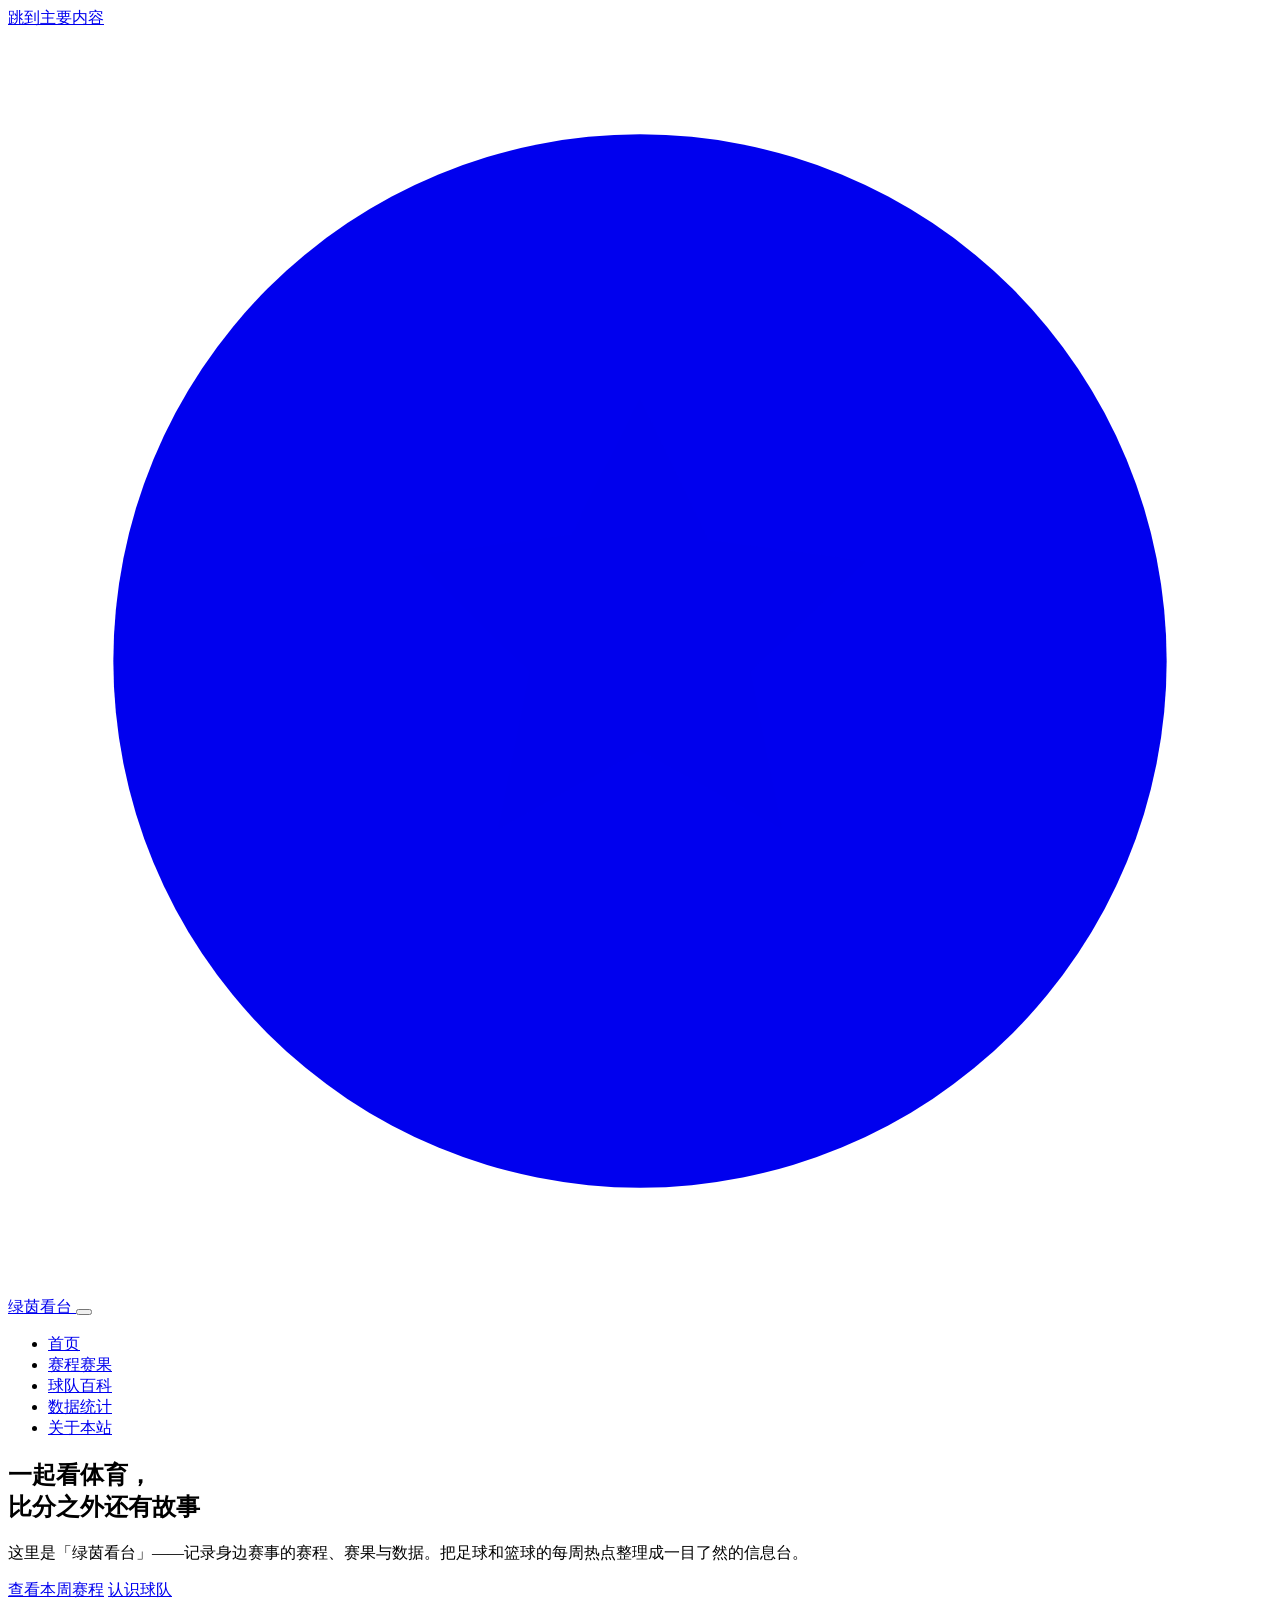
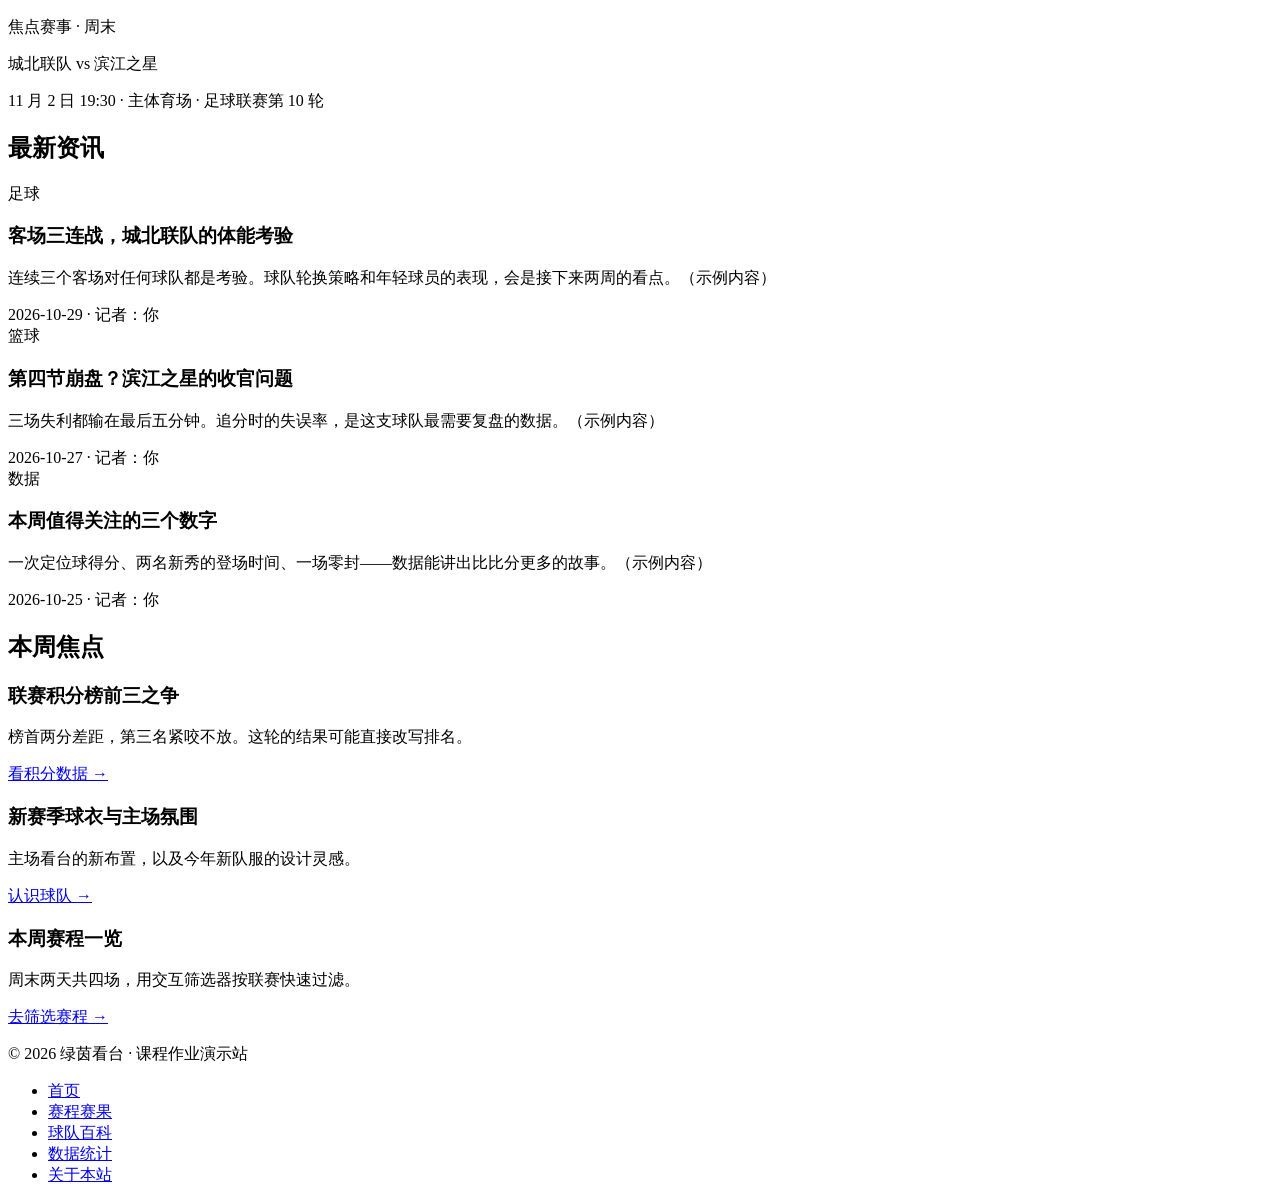
==== index.html @ a0e9ab5b "feat: 构建五个页面与主导航" ====
<!DOCTYPE html>
<!-- ============================================================
   sports-site —— 首页 index.html
   ------------------------------------------------------------
   【本页面的作用】
   这是网站的入口（首页）。访客第一眼看到这里。
   内容包括：Hero 大标题区 + 最新资讯 + 本周焦点赛事。

   【作业要求怎么在这里体现】
   - 语义化标签：<header> <main> <section> <article> <footer> …
   - 无障碍：跳过链接、lang 语言、图片 alt、键盘焦点
   - 页面之间的导航：顶部的 <nav> 链接到其余 4 个页面
   - 响应式：CSS 负责，这里只需写好语义结构
   ============================================================ -->
<html lang="zh-CN">
<head>
  <meta charset="UTF-8">
  <!-- viewport 是移动端布局的关键，必须这样写 -->
  <meta name="viewport" content="width=device-width, initial-scale=1">
  <meta name="description" content="一起看体育——足球、篮球赛事资讯、赛程与数据统计。">
  <title>绿茵看台 · 一起看体育</title>

  <!-- 站点图标：内联 SVG，避免外链 -->
  <link rel="icon" href="data:image/svg+xml,%3Csvg xmlns='http://www.w3.org/2000/svg' viewBox='0 0 24 24'%3E%3Cpath fill='%230e3a2c' d='M12 2a10 10 0 1 0 0 20 10 10 0 0 0 0-20z'/%3E%3Cpath fill='%23b9e83d' d='M12 7l1.3 2.7 3 .4-2.2 2.1.6 3-2.7-1.5-2.7 1.5.6-3L7.7 10l3-.4z'/%3E%3C/svg%3E">

  <!-- 共用样式表 -->
  <link rel="stylesheet" href="css/style.css">
</head>
<body>

  <!-- 跳过链接：键盘用户按 Tab 可直接跳到正文，跳过导航 -->
  <a class="skip-link" href="#main">跳到主要内容</a>

  <!-- ================= 顶部导航 ================= -->
  <header class="site-header">
    <div class="container">
      <!-- 站点标志 -->
      <a class="brand" href="index.html" aria-label="绿茵看台 首页">
        <svg viewBox="0 0 24 24" aria-hidden="true" focusable="false">
          <path fill="currentColor" d="M12 2a10 10 0 1 0 0 20 10 10 0 0 0 0-20z"/>
          <path fill="currentColor" d="M12 7l1.3 2.7 3 .4-2.2 2.1.6 3-2.7-1.5-2.7 1.5.6-3L7.7 10l3-.4z" opacity=".9"/>
        </svg>
        <span>绿茵看台</span>
      </a>

      <!-- 汉堡按钮：只出现在窄屏。aria-expanded 记录开/关状态 -->
      <button class="nav-toggle" type="button" aria-expanded="false"
              aria-controls="site-menu" aria-label="打开菜单">
        <span></span><span></span><span></span>
      </button>

      <!-- 主导航：当前页面用 aria-current 高亮 -->
      <nav class="nav-menu" id="site-menu" aria-label="主导航">
        <ul class="nav-links">
          <li><a href="index.html" aria-current="page">首页</a></li>
          <li><a href="matches.html">赛程赛果</a></li>
          <li><a href="teams.html">球队百科</a></li>
          <li><a href="stats.html">数据统计</a></li>
          <li><a href="about.html">关于本站</a></li>
        </ul>
      </nav>
    </div>
  </header>

  <!-- ================= 主体内容 ================= -->
  <main id="main" tabindex="-1">

    <!-- Hero 大标题区 -->
    <section class="hero" aria-label="欢迎信息">
      <div class="container">
        <h1>一起看<span>体育</span>，<br>比分之外还有故事</h1>
        <p>这里是「绿茵看台」——记录身边赛事的赛程、赛果与数据。把足球和篮球的每周热点整理成一目了然的信息台。</p>
        <div class="hero-actions">
          <a class="btn btn--primary" href="matches.html">查看本周赛程</a>
          <a class="btn btn--ghost" href="teams.html">认识球队</a>
        </div>

        <!-- 焦点赛事小卡（示例内容，替换成你自己的） -->
        <div class="hero-match">
          <p class="hm-label">焦点赛事 · 周末</p>
          <p class="hm-teams">城北联队 vs 滨江之星</p>
          <p class="hm-info">11 月 2 日 19:30 · 主体育场 · 足球联赛第 10 轮</p>
        </div>
      </div>
    </section>

    <div class="container">

      <!-- 最新资讯 -->
      <section class="section" aria-labelledby="latest-title">
        <h2 class="section-title" id="latest-title">最新资讯</h2>
        <!-- 卡片网格：窄屏 1 列，宽屏 3 列，由 CSS 控制 -->
        <div class="card-grid">
          <!-- 每张卡是一篇资讯。提示：把示例内容替换成你自己写的真实报道 -->
          <article class="card">
            <span class="tag">足球</span>
            <h3>客场三连战，城北联队的体能考验</h3>
            <p>连续三个客场对任何球队都是考验。球队轮换策略和年轻球员的表现，会是接下来两周的看点。（示例内容）</p>
            <span class="card-meta">2026-10-29 · 记者：你</span>
          </article>

          <article class="card">
            <span class="tag">篮球</span>
            <h3>第四节崩盘？滨江之星的收官问题</h3>
            <p>三场失利都输在最后五分钟。追分时的失误率，是这支球队最需要复盘的数据。（示例内容）</p>
            <span class="card-meta">2026-10-27 · 记者：你</span>
          </article>

          <article class="card">
            <span class="tag">数据</span>
            <h3>本周值得关注的三个数字</h3>
            <p>一次定位球得分、两名新秀的登场时间、一场零封——数据能讲出比比分更多的故事。（示例内容）</p>
            <span class="card-meta">2026-10-25 · 记者：你</span>
          </article>
        </div>
      </section>

      <!-- 本周焦点 -->
      <section class="section" aria-labelledby="week-title">
        <h2 class="section-title" id="week-title">本周焦点</h2>
        <div class="card-grid">
          <article class="card">
            <h3>联赛积分榜前三之争</h3>
            <p>榜首两分差距，第三名紧咬不放。这轮的结果可能直接改写排名。</p>
            <a class="card-link" href="stats.html">看积分数据 →</a>
          </article>
          <article class="card">
            <h3>新赛季球衣与主场氛围</h3>
            <p>主场看台的新布置，以及今年新队服的设计灵感。</p>
            <a class="card-link" href="teams.html">认识球队 →</a>
          </article>
          <article class="card">
            <h3>本周赛程一览</h3>
            <p>周末两天共四场，用交互筛选器按联赛快速过滤。</p>
            <a class="card-link" href="matches.html">去筛选赛程 →</a>
          </article>
        </div>
      </section>

    </div><!-- /container -->
  </main>

  <!-- ================= 页脚 ================= -->
  <footer class="site-footer">
    <div class="container">
      <p>© <span data-year>2026</span> 绿茵看台 · 课程作业演示站</p>
      <ul class="footer-nav">
        <li><a href="index.html">首页</a></li>
        <li><a href="matches.html">赛程赛果</a></li>
        <li><a href="teams.html">球队百科</a></li>
        <li><a href="stats.html">数据统计</a></li>
        <li><a href="about.html">关于本站</a></li>
      </ul>
    </div>
  </footer>

  <!-- 共用脚本 -->
  <script src="js/main.js"></script>
</body>
</html>
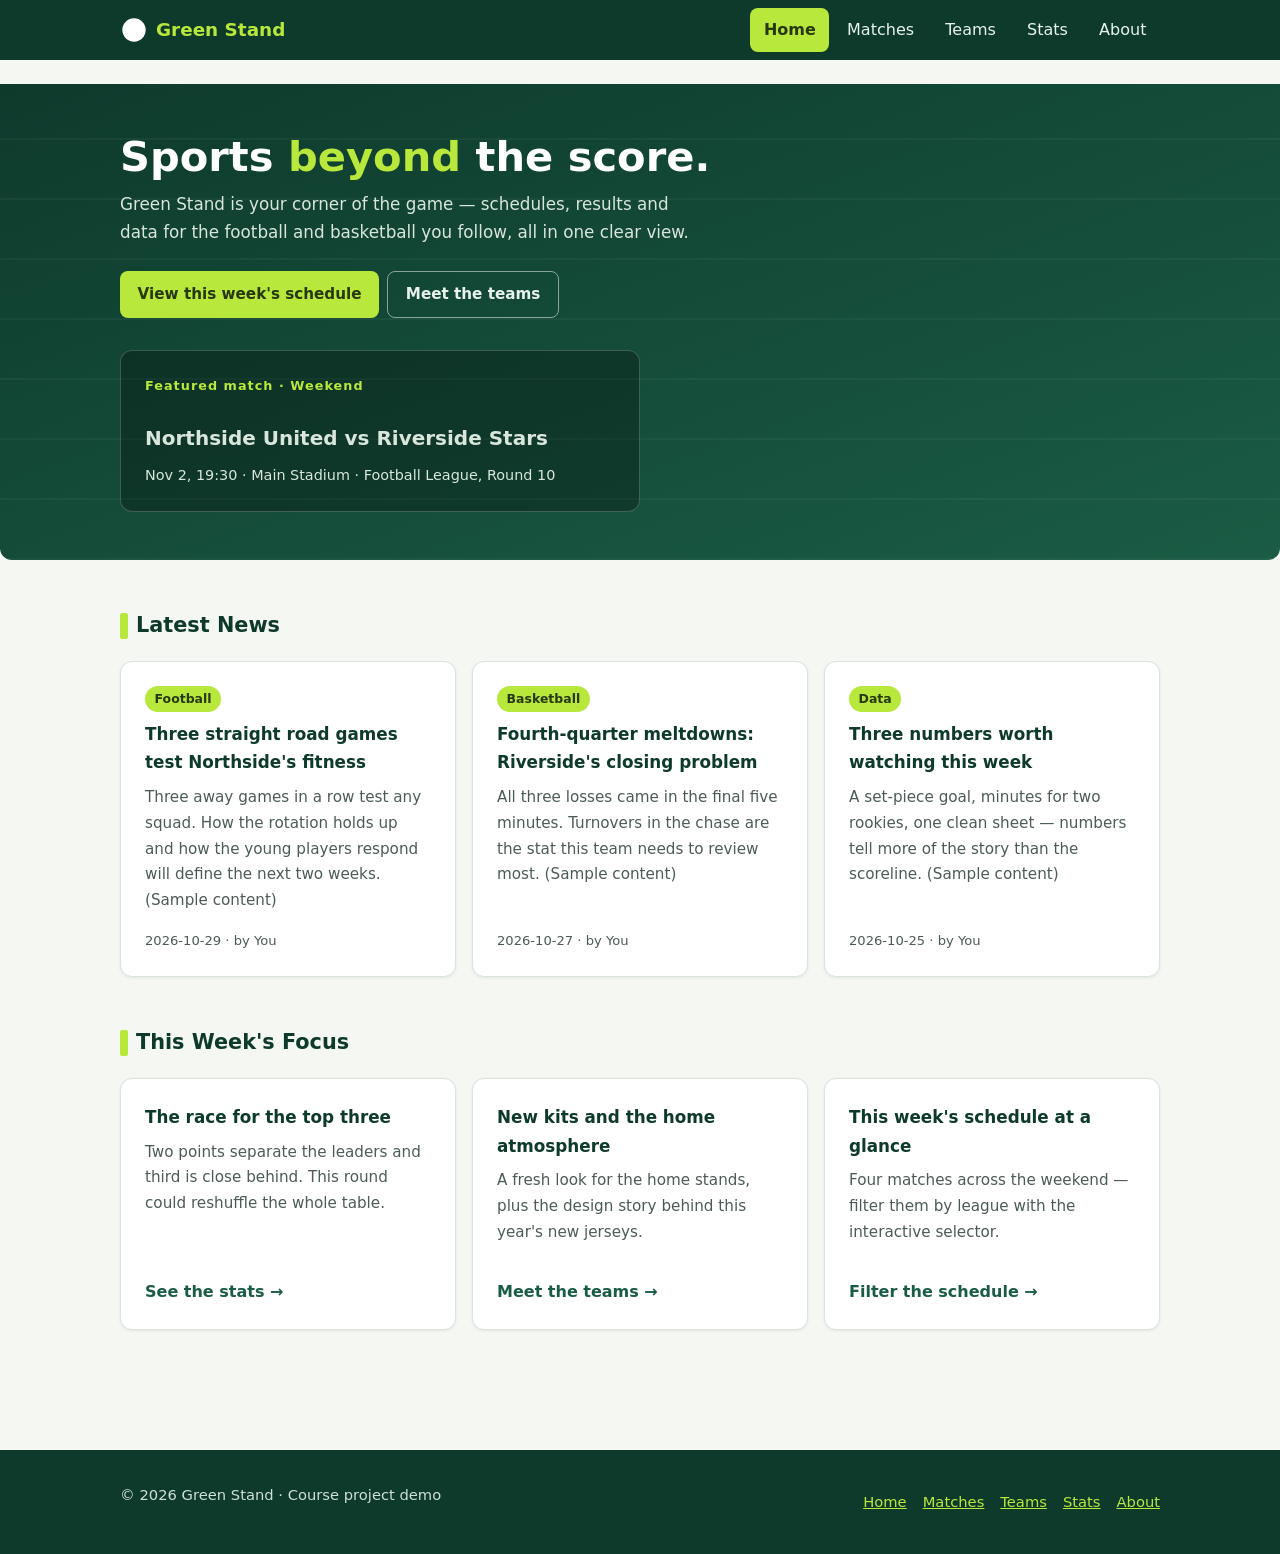
==== commit b548959c: "i18n: 将全站内容翻译为英文" ====
--- a/index.html
+++ b/index.html
@@ -1,6 +1,6 @@
 <!DOCTYPE html>
 <!-- ============================================================
-   sports-site —— 首页 index.html
+   sports-site —— Home index.html
    ------------------------------------------------------------
    【本页面的作用】
    这是网站的入口（首页）。访客第一眼看到这里。
@@ -12,13 +12,13 @@
    - 页面之间的导航：顶部的 <nav> 链接到其余 4 个页面
    - 响应式：CSS 负责，这里只需写好语义结构
    ============================================================ -->
-<html lang="zh-CN">
+<html lang="en">
 <head>
   <meta charset="UTF-8">
   <!-- viewport 是移动端布局的关键，必须这样写 -->
   <meta name="viewport" content="width=device-width, initial-scale=1">
-  <meta name="description" content="一起看体育——足球、篮球赛事资讯、赛程与数据统计。">
-  <title>绿茵看台 · 一起看体育</title>
+  <meta name="description" content="Green Stand — football and basketball news, schedules and stats.">
+  <title>Green Stand · Sports Beyond the Score</title>
 
   <!-- 站点图标：内联 SVG，避免外链 -->
   <link rel="icon" href="data:image/svg+xml,%3Csvg xmlns='http://www.w3.org/2000/svg' viewBox='0 0 24 24'%3E%3Cpath fill='%230e3a2c' d='M12 2a10 10 0 1 0 0 20 10 10 0 0 0 0-20z'/%3E%3Cpath fill='%23b9e83d' d='M12 7l1.3 2.7 3 .4-2.2 2.1.6 3-2.7-1.5-2.7 1.5.6-3L7.7 10l3-.4z'/%3E%3C/svg%3E">
@@ -29,34 +29,34 @@
 <body>
 
   <!-- 跳过链接：键盘用户按 Tab 可直接跳到正文，跳过导航 -->
-  <a class="skip-link" href="#main">跳到主要内容</a>
+  <a class="skip-link" href="#main">Skip to main content</a>
 
   <!-- ================= 顶部导航 ================= -->
   <header class="site-header">
     <div class="container">
       <!-- 站点标志 -->
-      <a class="brand" href="index.html" aria-label="绿茵看台 首页">
+      <a class="brand" href="index.html" aria-label="Green Stand — home">
         <svg viewBox="0 0 24 24" aria-hidden="true" focusable="false">
           <path fill="currentColor" d="M12 2a10 10 0 1 0 0 20 10 10 0 0 0 0-20z"/>
           <path fill="currentColor" d="M12 7l1.3 2.7 3 .4-2.2 2.1.6 3-2.7-1.5-2.7 1.5.6-3L7.7 10l3-.4z" opacity=".9"/>
         </svg>
-        <span>绿茵看台</span>
+        <span>Green Stand</span>
       </a>
 
       <!-- 汉堡按钮：只出现在窄屏。aria-expanded 记录开/关状态 -->
       <button class="nav-toggle" type="button" aria-expanded="false"
-              aria-controls="site-menu" aria-label="打开菜单">
+              aria-controls="site-menu" aria-label="Open menu">
         <span></span><span></span><span></span>
       </button>
 
       <!-- 主导航：当前页面用 aria-current 高亮 -->
-      <nav class="nav-menu" id="site-menu" aria-label="主导航">
+      <nav class="nav-menu" id="site-menu" aria-label="Main navigation">
         <ul class="nav-links">
-          <li><a href="index.html" aria-current="page">首页</a></li>
-          <li><a href="matches.html">赛程赛果</a></li>
-          <li><a href="teams.html">球队百科</a></li>
-          <li><a href="stats.html">数据统计</a></li>
-          <li><a href="about.html">关于本站</a></li>
+          <li><a href="index.html" aria-current="page">Home</a></li>
+          <li><a href="matches.html">Matches</a></li>
+          <li><a href="teams.html">Teams</a></li>
+          <li><a href="stats.html">Stats</a></li>
+          <li><a href="about.html">About</a></li>
         </ul>
       </nav>
     </div>
@@ -66,20 +66,20 @@
   <main id="main" tabindex="-1">
 
     <!-- Hero 大标题区 -->
-    <section class="hero" aria-label="欢迎信息">
+    <section class="hero" aria-label="Welcome">
       <div class="container">
-        <h1>一起看<span>体育</span>，<br>比分之外还有故事</h1>
-        <p>这里是「绿茵看台」——记录身边赛事的赛程、赛果与数据。把足球和篮球的每周热点整理成一目了然的信息台。</p>
+        <h1>Sports <span>beyond</span> the score.</h1>
+        <p>Green Stand is your corner of the game — schedules, results and data for the football and basketball you follow, all in one clear view.</p>
         <div class="hero-actions">
-          <a class="btn btn--primary" href="matches.html">查看本周赛程</a>
-          <a class="btn btn--ghost" href="teams.html">认识球队</a>
+          <a class="btn btn--primary" href="matches.html">View this week's schedule</a>
+          <a class="btn btn--ghost" href="teams.html">Meet the teams</a>
         </div>
 
         <!-- 焦点赛事小卡（示例内容，替换成你自己的） -->
         <div class="hero-match">
-          <p class="hm-label">焦点赛事 · 周末</p>
-          <p class="hm-teams">城北联队 vs 滨江之星</p>
-          <p class="hm-info">11 月 2 日 19:30 · 主体育场 · 足球联赛第 10 轮</p>
+          <p class="hm-label">Featured match · Weekend</p>
+          <p class="hm-teams">Northside United vs Riverside Stars</p>
+          <p class="hm-info">Nov 2, 19:30 · Main Stadium · Football League, Round 10</p>
         </div>
       </div>
     </section>
@@ -88,51 +88,51 @@
 
       <!-- 最新资讯 -->
       <section class="section" aria-labelledby="latest-title">
-        <h2 class="section-title" id="latest-title">最新资讯</h2>
+        <h2 class="section-title" id="latest-title">Latest News</h2>
         <!-- 卡片网格：窄屏 1 列，宽屏 3 列，由 CSS 控制 -->
         <div class="card-grid">
           <!-- 每张卡是一篇资讯。提示：把示例内容替换成你自己写的真实报道 -->
           <article class="card">
-            <span class="tag">足球</span>
-            <h3>客场三连战，城北联队的体能考验</h3>
-            <p>连续三个客场对任何球队都是考验。球队轮换策略和年轻球员的表现，会是接下来两周的看点。（示例内容）</p>
-            <span class="card-meta">2026-10-29 · 记者：你</span>
+            <span class="tag">Football</span>
+            <h3>Three straight road games test Northside's fitness</h3>
+            <p>Three away games in a row test any squad. How the rotation holds up and how the young players respond will define the next two weeks. (Sample content)</p>
+            <span class="card-meta">2026-10-29 · by You</span>
           </article>
 
           <article class="card">
-            <span class="tag">篮球</span>
-            <h3>第四节崩盘？滨江之星的收官问题</h3>
-            <p>三场失利都输在最后五分钟。追分时的失误率，是这支球队最需要复盘的数据。（示例内容）</p>
-            <span class="card-meta">2026-10-27 · 记者：你</span>
+            <span class="tag">Basketball</span>
+            <h3>Fourth-quarter meltdowns: Riverside's closing problem</h3>
+            <p>All three losses came in the final five minutes. Turnovers in the chase are the stat this team needs to review most. (Sample content)</p>
+            <span class="card-meta">2026-10-27 · by You</span>
           </article>
 
           <article class="card">
-            <span class="tag">数据</span>
-            <h3>本周值得关注的三个数字</h3>
-            <p>一次定位球得分、两名新秀的登场时间、一场零封——数据能讲出比比分更多的故事。（示例内容）</p>
-            <span class="card-meta">2026-10-25 · 记者：你</span>
+            <span class="tag">Data</span>
+            <h3>Three numbers worth watching this week</h3>
+            <p>A set-piece goal, minutes for two rookies, one clean sheet — numbers tell more of the story than the scoreline. (Sample content)</p>
+            <span class="card-meta">2026-10-25 · by You</span>
           </article>
         </div>
       </section>
 
       <!-- 本周焦点 -->
       <section class="section" aria-labelledby="week-title">
-        <h2 class="section-title" id="week-title">本周焦点</h2>
+        <h2 class="section-title" id="week-title">This Week's Focus</h2>
         <div class="card-grid">
           <article class="card">
-            <h3>联赛积分榜前三之争</h3>
-            <p>榜首两分差距，第三名紧咬不放。这轮的结果可能直接改写排名。</p>
-            <a class="card-link" href="stats.html">看积分数据 →</a>
+            <h3>The race for the top three</h3>
+            <p>Two points separate the leaders and third is close behind. This round could reshuffle the whole table.</p>
+            <a class="card-link" href="stats.html">See the stats →</a>
           </article>
           <article class="card">
-            <h3>新赛季球衣与主场氛围</h3>
-            <p>主场看台的新布置，以及今年新队服的设计灵感。</p>
-            <a class="card-link" href="teams.html">认识球队 →</a>
+            <h3>New kits and the home atmosphere</h3>
+            <p>A fresh look for the home stands, plus the design story behind this year's new jerseys.</p>
+            <a class="card-link" href="teams.html">Meet the teams →</a>
           </article>
           <article class="card">
-            <h3>本周赛程一览</h3>
-            <p>周末两天共四场，用交互筛选器按联赛快速过滤。</p>
-            <a class="card-link" href="matches.html">去筛选赛程 →</a>
+            <h3>This week's schedule at a glance</h3>
+            <p>Four matches across the weekend — filter them by league with the interactive selector.</p>
+            <a class="card-link" href="matches.html">Filter the schedule →</a>
           </article>
         </div>
       </section>
@@ -143,13 +143,13 @@
   <!-- ================= 页脚 ================= -->
   <footer class="site-footer">
     <div class="container">
-      <p>© <span data-year>2026</span> 绿茵看台 · 课程作业演示站</p>
+      <p>© <span data-year>2026</span> Green Stand · Course project demo</p>
       <ul class="footer-nav">
-        <li><a href="index.html">首页</a></li>
-        <li><a href="matches.html">赛程赛果</a></li>
-        <li><a href="teams.html">球队百科</a></li>
-        <li><a href="stats.html">数据统计</a></li>
-        <li><a href="about.html">关于本站</a></li>
+        <li><a href="index.html">Home</a></li>
+        <li><a href="matches.html">Matches</a></li>
+        <li><a href="teams.html">Teams</a></li>
+        <li><a href="stats.html">Stats</a></li>
+        <li><a href="about.html">About</a></li>
       </ul>
     </div>
   </footer>
--- a/css/style.css
+++ b/css/style.css
@@ -0,0 +1,732 @@
+/* ============================================================
+   sports-site —— 全局样式表 style.css
+   ------------------------------------------------------------
+   这个文件被所有页面共用。它负责三件事：
+   1) 视觉设计：配色、字体、间距、卡片
+   2) 响应式布局：让同一套页面在手机、平板、电脑上都能看
+   3) 无障碍：键盘焦点样式、动效开关、对比度
+
+   视觉方向：深绿"球场夜场"主色 + 亮黄绿"边线"强调色，
+   正文区用浅色保证可读性。整体偏"比赛日海报"的活力感。
+   ============================================================ */
+
+/* ---------- 设计变量（Design Tokens）----------
+   把配色、字体、间距集中放在 :root，改一个地方全局生效。
+   这也是"语义化、可维护"的体现。 */
+:root {
+  /* 颜色 */
+  --pitch:        #0e3a2c;   /* 主色·深绿（导航/页脚/大标题背景） */
+  --pitch-light:  #1a5c45;   /* 主色的浅一档（悬停/渐变） */
+  --accent:       #b9e83d;   /* 强调色·亮黄绿（按钮/选中态/关键数据） */
+  --accent-ink:   #25390a;   /* 强调色上放深色文字时的墨色 */
+  --bg:           #f4f7f2;   /* 页面背景·很浅的绿灰 */
+  --surface:      #ffffff;   /* 卡片/内容区背景 */
+  --ink:          #16211c;   /* 正文主文字 */
+  --ink-soft:     #4c5c54;   /* 次要文字 */
+  --line:         #dbe3db;   /* 边框/分隔线 */
+  --focus:        #1a5c45;   /* 键盘焦点高亮 */
+  --danger:       #c0392b;   /* 仅用于"负/平"等数据语义色 */
+
+  /* 字体：用系统字体栈，无需联网加载，任何设备都能显示 */
+  --font-ui: "PingFang SC", "Microsoft YaHei", "Segoe UI",
+             system-ui, -apple-system, sans-serif;
+
+  /* 间距节奏：8px 为基准倍数 */
+  --space-1: 0.5rem;   /* 8px  */
+  --space-2: 1rem;     /* 16px */
+  --space-3: 1.5rem;   /* 24px */
+  --space-4: 2rem;     /* 32px */
+  --space-5: 3rem;     /* 48px */
+
+  /* 圆角与阴影 */
+  --radius: 12px;
+  --shadow: 0 1px 3px rgba(14, 58, 44, 0.08);
+
+  /* 内容最大宽度与两侧留白 */
+  --container: 1080px;
+  --gutter: 1.25rem;
+}
+
+/* ---------- 基础重置与语义标签 ----------
+   不同浏览器的默认样式不一样，先统一。
+   这里用 `box-sizing` 让宽高计算更直观。 */
+*,
+*::before,
+*::after {
+  box-sizing: border-box;
+}
+
+html {
+  -webkit-text-size-adjust: 100%;
+  scroll-behavior: smooth;
+}
+
+body {
+  margin: 0;
+  font-family: var(--font-ui);
+  font-size: 1rem;
+  line-height: 1.7;
+  color: var(--ink);
+  background: var(--bg);
+}
+
+/* 尊重用户系统"减弱动态效果"的设置 */
+@media (prefers-reduced-motion: reduce) {
+  html {
+    scroll-behavior: auto;
+  }
+}
+
+img {
+  max-width: 100%;
+  height: auto;
+  display: block;
+}
+
+/* 所有标题统一去掉默认外边距，用下面的间距类控制 */
+h1, h2, h3, h4, p, ul, ol {
+  margin-top: 0;
+}
+
+a {
+  color: var(--pitch-light);
+}
+
+/* ---------- 无障碍：键盘焦点 ----------
+   让鼠标点击和键盘 Tab 键浏览都能看到清晰焦点，
+   这是 WCAG 无障碍标准的基本要求。 */
+:focus-visible {
+  outline: 3px solid var(--focus);
+  outline-offset: 2px;
+  border-radius: 4px;
+}
+
+/* 跳转到主内容的链接（屏幕阅读器/键盘用户专用） */
+.skip-link {
+  position: absolute;
+  left: -999px;
+  top: 0;
+  background: var(--pitch);
+  color: #fff;
+  padding: 0.75rem 1.25rem;
+  z-index: 100;
+}
+.skip-link:focus {
+  left: 0;
+}
+
+/* 对屏幕阅读器隐藏、但视觉上保留的内容 */
+.visually-hidden {
+  position: absolute;
+  width: 1px;
+  height: 1px;
+  margin: -1px;
+  padding: 0;
+  overflow: hidden;
+  clip: rect(0 0 0 0);
+  white-space: nowrap;
+  border: 0;
+}
+
+/* ============================================================
+   版心容器与页面骨架
+   ============================================================ */
+.container {
+  width: 100%;
+  max-width: var(--container);
+  margin-inline: auto;
+  padding-inline: var(--gutter);
+}
+
+main {
+  /* 顶部留白，让内容与导航分开 */
+  padding-block: var(--space-3);
+}
+
+main:focus {
+  outline: none;
+}
+
+/* 每个页面的顶部标题区（共用） */
+.page-header {
+  margin-bottom: var(--space-4);
+  padding-bottom: var(--space-2);
+  border-bottom: 3px solid var(--pitch);
+}
+.page-header h1 {
+  margin-bottom: 0.25rem;
+  font-size: 1.75rem;
+  color: var(--pitch);
+}
+.page-header p {
+  color: var(--ink-soft);
+  margin-bottom: 0;
+}
+
+/* ============================================================
+   顶部导航（含响应式汉堡菜单）
+   ============================================================ */
+.site-header {
+  background: var(--pitch);
+  color: #fff;
+  position: sticky;
+  top: 0;
+  z-index: 20;
+}
+
+.site-header .container {
+  display: flex;
+  align-items: center;
+  justify-content: space-between;
+  gap: var(--space-2);
+  min-height: 60px;
+  padding-block: 0.5rem;
+}
+
+/* 站点标志：一个足球图标 + 站名 */
+.brand {
+  display: inline-flex;
+  align-items: center;
+  gap: 0.5rem;
+  color: #fff;
+  text-decoration: none;
+  font-weight: 700;
+  font-size: 1.15rem;
+}
+.brand svg {
+  width: 28px;
+  height: 28px;
+  flex: none;
+}
+.brand span {
+  color: var(--accent);
+}
+
+/* 导航链接列表 */
+.nav-links {
+  list-style: none;
+  display: flex;
+  gap: 0.25rem;
+  margin: 0;
+  padding: 0;
+}
+.nav-links a {
+  display: block;
+  padding: 0.5rem 0.85rem;
+  border-radius: 8px;
+  color: #e8f2ec;
+  text-decoration: none;
+  font-weight: 500;
+  transition: background 0.15s ease, color 0.15s ease;
+}
+.nav-links a:hover {
+  background: rgba(255, 255, 255, 0.12);
+  color: #fff;
+}
+.nav-links a[aria-current="page"] {
+  background: var(--accent);
+  color: var(--accent-ink);
+  font-weight: 700;
+}
+
+/* 汉堡菜单按钮：默认（窄屏）显示 */
+.nav-toggle {
+  display: inline-flex;
+  flex-direction: column;
+  justify-content: center;
+  gap: 5px;
+  width: 44px;   /* 触控热区 ≥ 44px，无障碍要求 */
+  height: 44px;
+  padding: 10px;
+  background: transparent;
+  border: 0;
+  border-radius: 8px;
+  cursor: pointer;
+}
+.nav-toggle span {
+  display: block;
+  height: 3px;
+  width: 100%;
+  background: #fff;
+  border-radius: 2px;
+  transition: transform 0.2s ease, opacity 0.2s ease;
+}
+/* 汉堡变叉号 */
+.nav-toggle[aria-expanded="true"] span:nth-child(1) {
+  transform: translateY(8px) rotate(45deg);
+}
+.nav-toggle[aria-expanded="true"] span:nth-child(2) {
+  opacity: 0;
+}
+.nav-toggle[aria-expanded="true"] span:nth-child(3) {
+  transform: translateY(-8px) rotate(-45deg);
+}
+
+/* 移动优先：窄屏时导航默认折叠，用汉堡展开 */
+.nav-menu {
+  display: none;
+}
+.nav-menu.open {
+  display: block;
+}
+
+/* ---------- 平板及以上（≥ 768px）：导航常显、去汉堡 ---------- */
+@media (min-width: 768px) {
+  .nav-toggle {
+    display: none;
+  }
+  .nav-menu {
+    display: block;
+  }
+  /* 导航在宽屏时纵向排列到右侧 */
+  .site-header .container {
+    flex-wrap: wrap;
+  }
+}
+
+/* ============================================================
+   通用区块：小节标题、卡片网格、按钮
+   ============================================================ */
+.section {
+  margin-block: var(--space-5);
+}
+.section-title {
+  font-size: 1.3rem;
+  color: var(--pitch);
+  display: flex;
+  align-items: center;
+  gap: 0.5rem;
+}
+.section-title::before {
+  content: "";
+  width: 8px;
+  height: 1.25em;
+  background: var(--accent);
+  border-radius: 2px;
+}
+
+/* 卡片网格：窄屏 1 列，平板 2 列，宽屏 3 列 */
+.card-grid {
+  display: grid;
+  grid-template-columns: 1fr;   /* 移动端单列 */
+  gap: var(--space-2);
+}
+@media (min-width: 640px) {
+  .card-grid {
+    grid-template-columns: repeat(2, 1fr);   /* 2 列 */
+  }
+}
+@media (min-width: 900px) {
+  .card-grid {
+    grid-template-columns: repeat(3, 1fr);   /* 3 列 */
+  }
+}
+
+/* 单张卡片 */
+.card {
+  background: var(--surface);
+  border: 1px solid var(--line);
+  border-radius: var(--radius);
+  padding: var(--space-3);
+  box-shadow: var(--shadow);
+  display: flex;
+  flex-direction: column;
+}
+.card h3 {
+  font-size: 1.05rem;
+  margin-bottom: 0.5rem;
+  color: var(--pitch);
+}
+.card p {
+  color: var(--ink-soft);
+  font-size: 0.95rem;
+  margin-bottom: var(--space-2);
+  flex: 1;
+}
+.card .card-meta {
+  font-size: 0.82rem;
+  color: var(--ink-soft);
+}
+.card .tag {
+  display: inline-block;
+  background: var(--accent);
+  color: var(--accent-ink);
+  font-size: 0.78rem;
+  font-weight: 700;
+  padding: 0.15rem 0.6rem;
+  border-radius: 999px;
+  margin-bottom: var(--space-1);
+  align-self: flex-start;
+}
+
+/* 链接式卡片：整张可点，箭头提示 */
+.card-link {
+  margin-top: var(--space-2);
+  font-weight: 600;
+  color: var(--pitch-light);
+  text-decoration: none;
+  display: inline-flex;
+  align-items: center;
+  gap: 0.3rem;
+}
+.card-link:hover {
+  text-decoration: underline;
+}
+
+/* 按钮 */
+.btn {
+  display: inline-flex;
+  align-items: center;
+  gap: 0.4rem;
+  padding: 0.6rem 1.1rem;
+  border-radius: 8px;
+  border: 0;
+  font-family: inherit;
+  font-size: 0.95rem;
+  font-weight: 600;
+  cursor: pointer;
+  text-decoration: none;
+  transition: transform 0.1s ease, filter 0.15s ease;
+}
+.btn:active {
+  transform: translateY(1px);
+}
+.btn--primary {
+  background: var(--accent);
+  color: var(--accent-ink);
+}
+.btn--primary:hover {
+  filter: brightness(1.05);
+}
+.btn--ghost {
+  background: transparent;
+  color: #e8f2ec;
+  border: 1px solid rgba(255, 255, 255, 0.5);
+}
+.btn--ghost:hover {
+  background: rgba(255, 255, 255, 0.12);
+}
+
+/* ============================================================
+   Hero（首页大标题区）
+   ============================================================ */
+.hero {
+  background:
+    /* 半透明绿色网格，营造球场草皮氛围 */
+    repeating-linear-gradient(
+      0deg,
+      rgba(255, 255, 255, 0.04) 0,
+      rgba(255, 255, 255, 0.04) 2px,
+      transparent 2px,
+      transparent 60px
+    ),
+    linear-gradient(160deg, var(--pitch) 0%, var(--pitch-light) 100%);
+  color: #fff;
+  padding-block: var(--space-5);
+  border-radius: 0 0 var(--radius) var(--radius);
+}
+.hero h1 {
+  font-size: clamp(1.7rem, 5vw, 2.6rem);
+  line-height: 1.2;
+  margin-bottom: var(--space-1);
+}
+.hero h1 span {
+  color: var(--accent);
+}
+.hero p {
+  font-size: 1.05rem;
+  color: #d8e6dc;
+  max-width: 34em;
+  margin-bottom: var(--space-3);
+}
+.hero .hero-actions {
+  display: flex;
+  flex-wrap: wrap;
+  gap: var(--space-1);
+}
+
+/* Hero 里放一个"焦点赛事"小卡片，衬托设计 */
+.hero-match {
+  margin-top: var(--space-4);
+  background: rgba(0, 0, 0, 0.28);
+  border: 1px solid rgba(255, 255, 255, 0.2);
+  border-radius: var(--radius);
+  padding: var(--space-3);
+  max-width: 520px;
+}
+.hero-match .hm-label {
+  font-size: 0.8rem;
+  letter-spacing: 0.08em;
+  color: var(--accent);
+  font-weight: 700;
+}
+.hero-match .hm-teams {
+  font-size: 1.25rem;
+  font-weight: 700;
+  margin: 0.5rem 0;
+}
+.hero-match .hm-info {
+  color: #d8e6dc;
+  font-size: 0.9rem;
+  margin: 0;
+}
+
+/* ============================================================
+   赛程 / 数据页：筛选按钮组 + 表格
+   ============================================================ */
+.filter-bar {
+  display: flex;
+  flex-wrap: wrap;
+  gap: var(--space-1);
+  margin-bottom: var(--space-3);
+}
+.filter-bar button {
+  padding: 0.5rem 1rem;
+  border-radius: 999px;
+  border: 1px solid var(--line);
+  background: var(--surface);
+  color: var(--ink);
+  font-family: inherit;
+  font-size: 0.9rem;
+  cursor: pointer;
+  transition: all 0.15s ease;
+}
+.filter-bar button:hover {
+  border-color: var(--pitch-light);
+  color: var(--pitch-light);
+}
+.filter-bar button[aria-pressed="true"] {
+  background: var(--pitch);
+  color: #fff;
+  border-color: var(--pitch);
+  font-weight: 700;
+}
+
+/* 表格：移动端横向滚动，宽屏自适应 */
+.table-wrap {
+  overflow-x: auto;
+  border: 1px solid var(--line);
+  border-radius: var(--radius);
+  background: var(--surface);
+}
+table {
+  width: 100%;
+  border-collapse: collapse;
+  table-layout: fixed;   /* 列宽显式分配，避免被挤成窄条 */
+  min-width: 560px;      /* 太窄时允许横向滚动 */
+}
+caption {
+  caption-side: top;
+  text-align: left;
+  padding: var(--space-2);
+  font-weight: 700;
+  color: var(--pitch);
+}
+th, td {
+  padding: 0.7rem 1rem;
+  text-align: left;
+  border-bottom: 1px solid var(--line);
+}
+th {
+  background: var(--pitch);
+  color: #fff;
+  font-weight: 600;
+}
+tbody tr:last-child td {
+  border-bottom: 0;
+}
+tbody tr:hover td {
+  background: rgba(14, 58, 44, 0.05);
+}
+/* 状态标记：胜/负/平用不同颜色 */
+.result-w { color: var(--pitch-light); font-weight: 700; }
+.result-l { color: var(--danger); font-weight: 700; }
+.result-d { color: var(--ink-soft); font-weight: 700; }
+
+/* ---------- 赛程列表（matches 页，JS 生成） ---------- */
+.match-items {
+  list-style: none;
+  margin: 0;
+  padding: 0;
+  display: grid;
+  gap: var(--space-1);
+}
+.match-item {
+  display: grid;
+  grid-template-columns: 1fr auto auto;
+  grid-template-areas: "date teams score" "date status score";
+  gap: 0.1rem var(--space-2);
+  align-items: center;
+  background: var(--surface);
+  border: 1px solid var(--line);
+  border-radius: var(--radius);
+  padding: var(--space-2) var(--space-2);
+}
+.m-date { grid-area: date; font-size: 0.82rem; color: var(--ink-soft); }
+.m-teams { grid-area: teams; font-weight: 600; }
+.m-score { grid-area: score; font-weight: 800; font-size: 1.15rem; color: var(--pitch); }
+.m-status { grid-area: status; font-size: 0.8rem; color: var(--ink-soft); }
+@media (min-width: 640px) {
+  .match-item {
+    grid-template-columns: 120px 1fr auto auto;
+    grid-template-areas: "date teams score status";
+  }
+}
+
+/* ============================================================
+   球队百科页：球队卡片
+   ============================================================ */
+.team-emblem {
+  width: 44px;
+  height: 44px;
+  border-radius: 50%;
+  display: grid;
+  place-items: center;
+  font-weight: 800;
+  color: #fff;
+  margin-bottom: var(--space-2);
+  background: var(--pitch);
+}
+.card .team-league {
+  font-size: 0.82rem;
+  color: var(--ink-soft);
+  margin-bottom: 0.25rem;
+}
+.card .team-stats {
+  font-size: 0.9rem;
+  color: var(--ink-soft);
+  margin-bottom: 0;
+}
+
+/* 收藏按钮（球队卡片右上角） */
+.fav-btn {
+  align-self: flex-end;
+  width: 44px;          /* 触控热区 ≥ 44px */
+  height: 44px;
+  margin: -0.75rem -0.75rem 0 0;
+  background: transparent;
+  border: 0;
+  border-radius: 8px;
+  color: var(--ink-soft);
+  cursor: pointer;
+}
+.fav-btn .star {
+  width: 22px;
+  height: 22px;
+  fill: none;
+  stroke: currentColor;
+  stroke-width: 1.6;
+  transition: fill 0.15s ease;
+}
+.fav-btn:hover {
+  color: var(--pitch);
+}
+.fav-btn[aria-pressed="true"] {
+  color: var(--pitch);
+}
+.fav-btn[aria-pressed="true"] .star {
+  fill: var(--accent);
+}
+
+/* ============================================================
+   数据统计页：柱状图
+   ============================================================ */
+.chart {
+  background: var(--surface);
+  border: 1px solid var(--line);
+  border-radius: var(--radius);
+  padding: var(--space-3);
+}
+.chart-figure {
+  position: relative;
+  height: 260px;
+  margin-block: var(--space-3);
+}
+/* 纯 CSS + JS 生成的可访问柱状图 */
+.bars {
+  display: flex;
+  align-items: flex-end;
+  gap: 12px;
+  height: 100%;
+  padding: 0 6px;
+  border-bottom: 2px solid var(--line);
+}
+.bar {
+  flex: 1;
+  position: relative;
+  background: var(--pitch-light);
+  border-radius: 6px 6px 0 0;
+  min-width: 26px;
+  transition: height 0.4s ease;
+}
+.bar:hover {
+  background: var(--accent);
+}
+.bar .bar-value {
+  position: absolute;
+  top: -24px;
+  left: 50%;
+  transform: translateX(-50%);
+  font-size: 0.8rem;
+  font-weight: 700;
+  color: var(--pitch);
+}
+.bar .bar-label {
+  position: absolute;
+  bottom: -28px;
+  left: 50%;
+  transform: translateX(-50%);
+  font-size: 0.8rem;
+  color: var(--ink-soft);
+  white-space: nowrap;
+}
+
+/* 图表的文字说明区（对屏幕阅读器可见） */
+.chart-note {
+  margin-top: var(--space-4);
+  font-size: 0.9rem;
+  color: var(--ink-soft);
+}
+
+/* 图表下方的"文字版表格"（无障碍替代），更紧凑 */
+.chart-table {
+  min-width: 0;
+  margin-top: var(--space-3);
+  font-size: 0.9rem;
+}
+.chart-table caption {
+  background: var(--pitch);
+  color: #fff;
+}
+.chart-table th, .chart-table td {
+  padding: 0.4rem 0.8rem;
+}
+
+/* ============================================================
+   页脚
+   ============================================================ */
+.site-footer {
+  background: var(--pitch);
+  color: #cfe0d6;
+  margin-top: var(--space-5);
+  padding-block: var(--space-4);
+  font-size: 0.92rem;
+}
+.site-footer .container {
+  display: flex;
+  flex-wrap: wrap;
+  justify-content: space-between;
+  gap: var(--space-2);
+  align-items: center;
+}
+.site-footer a {
+  color: var(--accent);
+}
+.site-footer .footer-nav {
+  list-style: none;
+  display: flex;
+  flex-wrap: wrap;
+  gap: var(--space-2);
+  margin: 0;
+  padding: 0;
+}
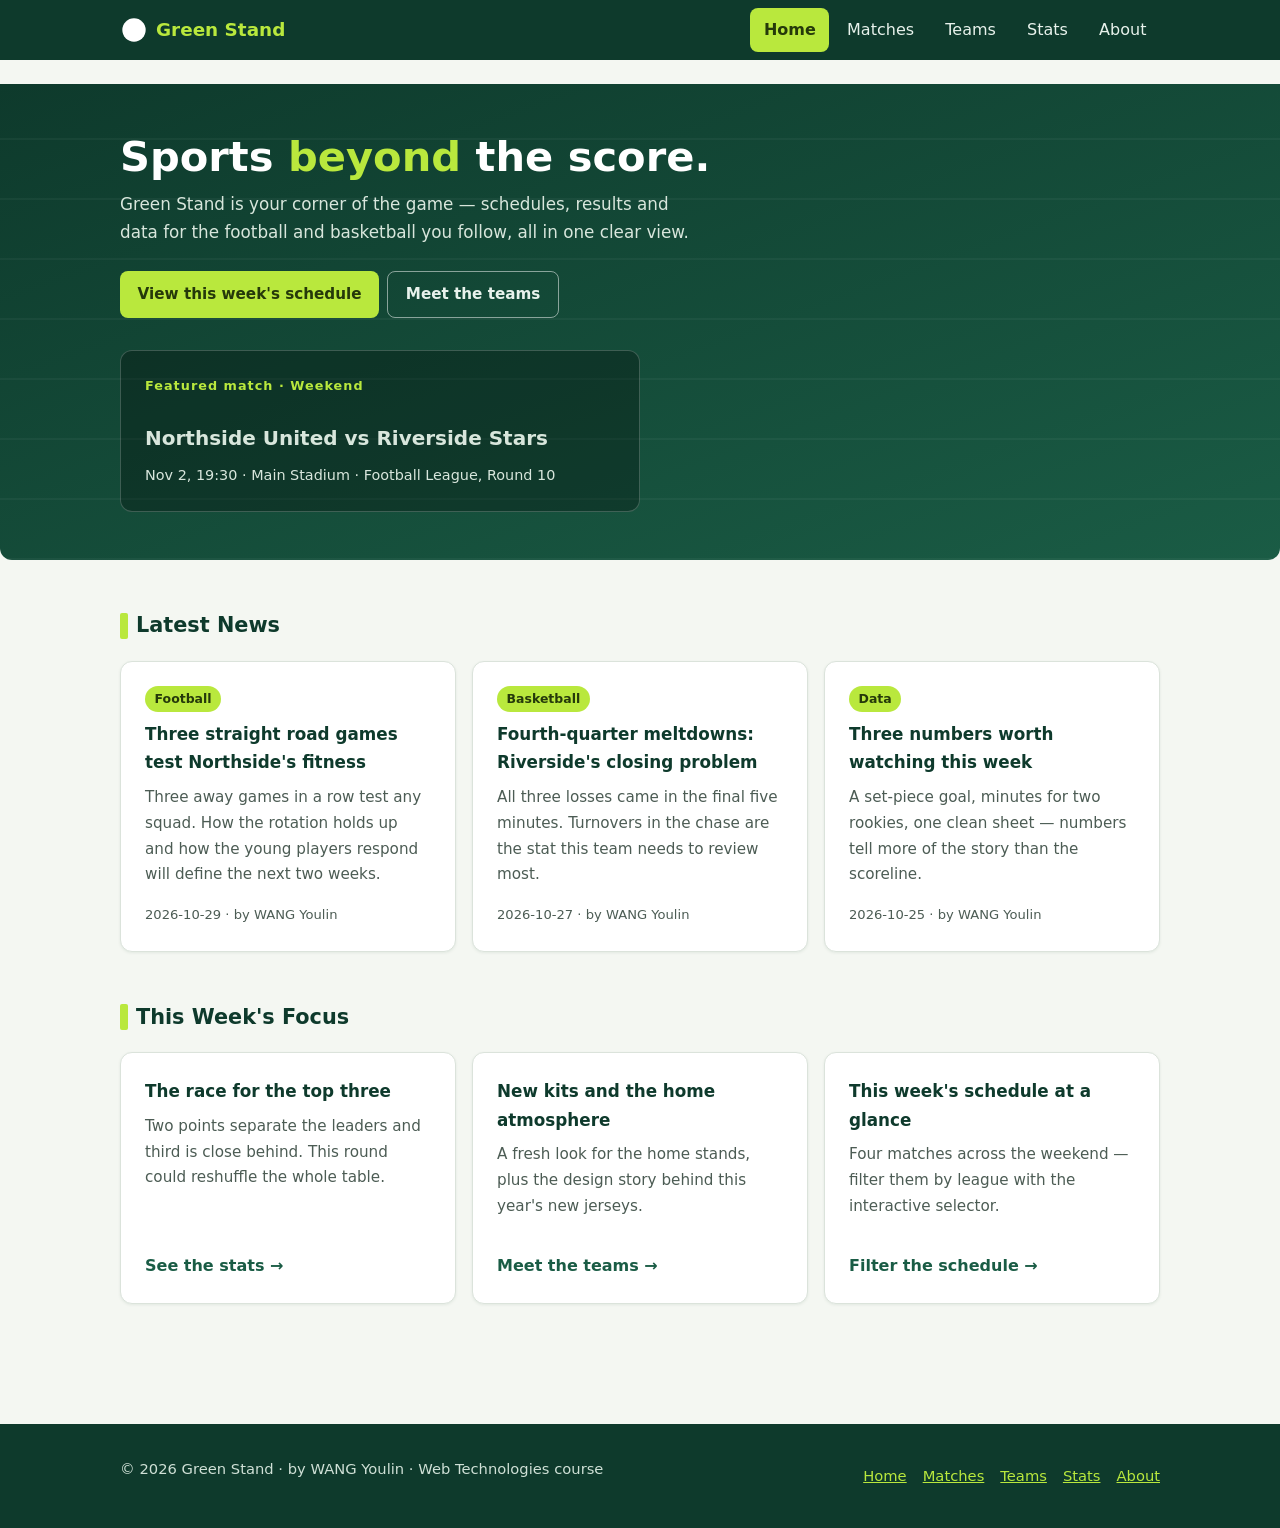
==== commit f9e71eda: "docs: add author and course info, real live links, finish English README" ====
--- a/index.html
+++ b/index.html
@@ -95,22 +95,22 @@
           <article class="card">
             <span class="tag">Football</span>
             <h3>Three straight road games test Northside's fitness</h3>
-            <p>Three away games in a row test any squad. How the rotation holds up and how the young players respond will define the next two weeks. (Sample content)</p>
-            <span class="card-meta">2026-10-29 · by You</span>
+            <p>Three away games in a row test any squad. How the rotation holds up and how the young players respond will define the next two weeks.</p>
+            <span class="card-meta">2026-10-29 · by WANG Youlin</span>
           </article>
 
           <article class="card">
             <span class="tag">Basketball</span>
             <h3>Fourth-quarter meltdowns: Riverside's closing problem</h3>
-            <p>All three losses came in the final five minutes. Turnovers in the chase are the stat this team needs to review most. (Sample content)</p>
-            <span class="card-meta">2026-10-27 · by You</span>
+            <p>All three losses came in the final five minutes. Turnovers in the chase are the stat this team needs to review most.</p>
+            <span class="card-meta">2026-10-27 · by WANG Youlin</span>
           </article>
 
           <article class="card">
             <span class="tag">Data</span>
             <h3>Three numbers worth watching this week</h3>
-            <p>A set-piece goal, minutes for two rookies, one clean sheet — numbers tell more of the story than the scoreline. (Sample content)</p>
-            <span class="card-meta">2026-10-25 · by You</span>
+            <p>A set-piece goal, minutes for two rookies, one clean sheet — numbers tell more of the story than the scoreline.</p>
+            <span class="card-meta">2026-10-25 · by WANG Youlin</span>
           </article>
         </div>
       </section>
@@ -143,7 +143,7 @@
   <!-- ================= 页脚 ================= -->
   <footer class="site-footer">
     <div class="container">
-      <p>© <span data-year>2026</span> Green Stand · Course project demo</p>
+      <p>© <span data-year>2026</span> Green Stand · by WANG Youlin · Web Technologies course</p>
       <ul class="footer-nav">
         <li><a href="index.html">Home</a></li>
         <li><a href="matches.html">Matches</a></li>
